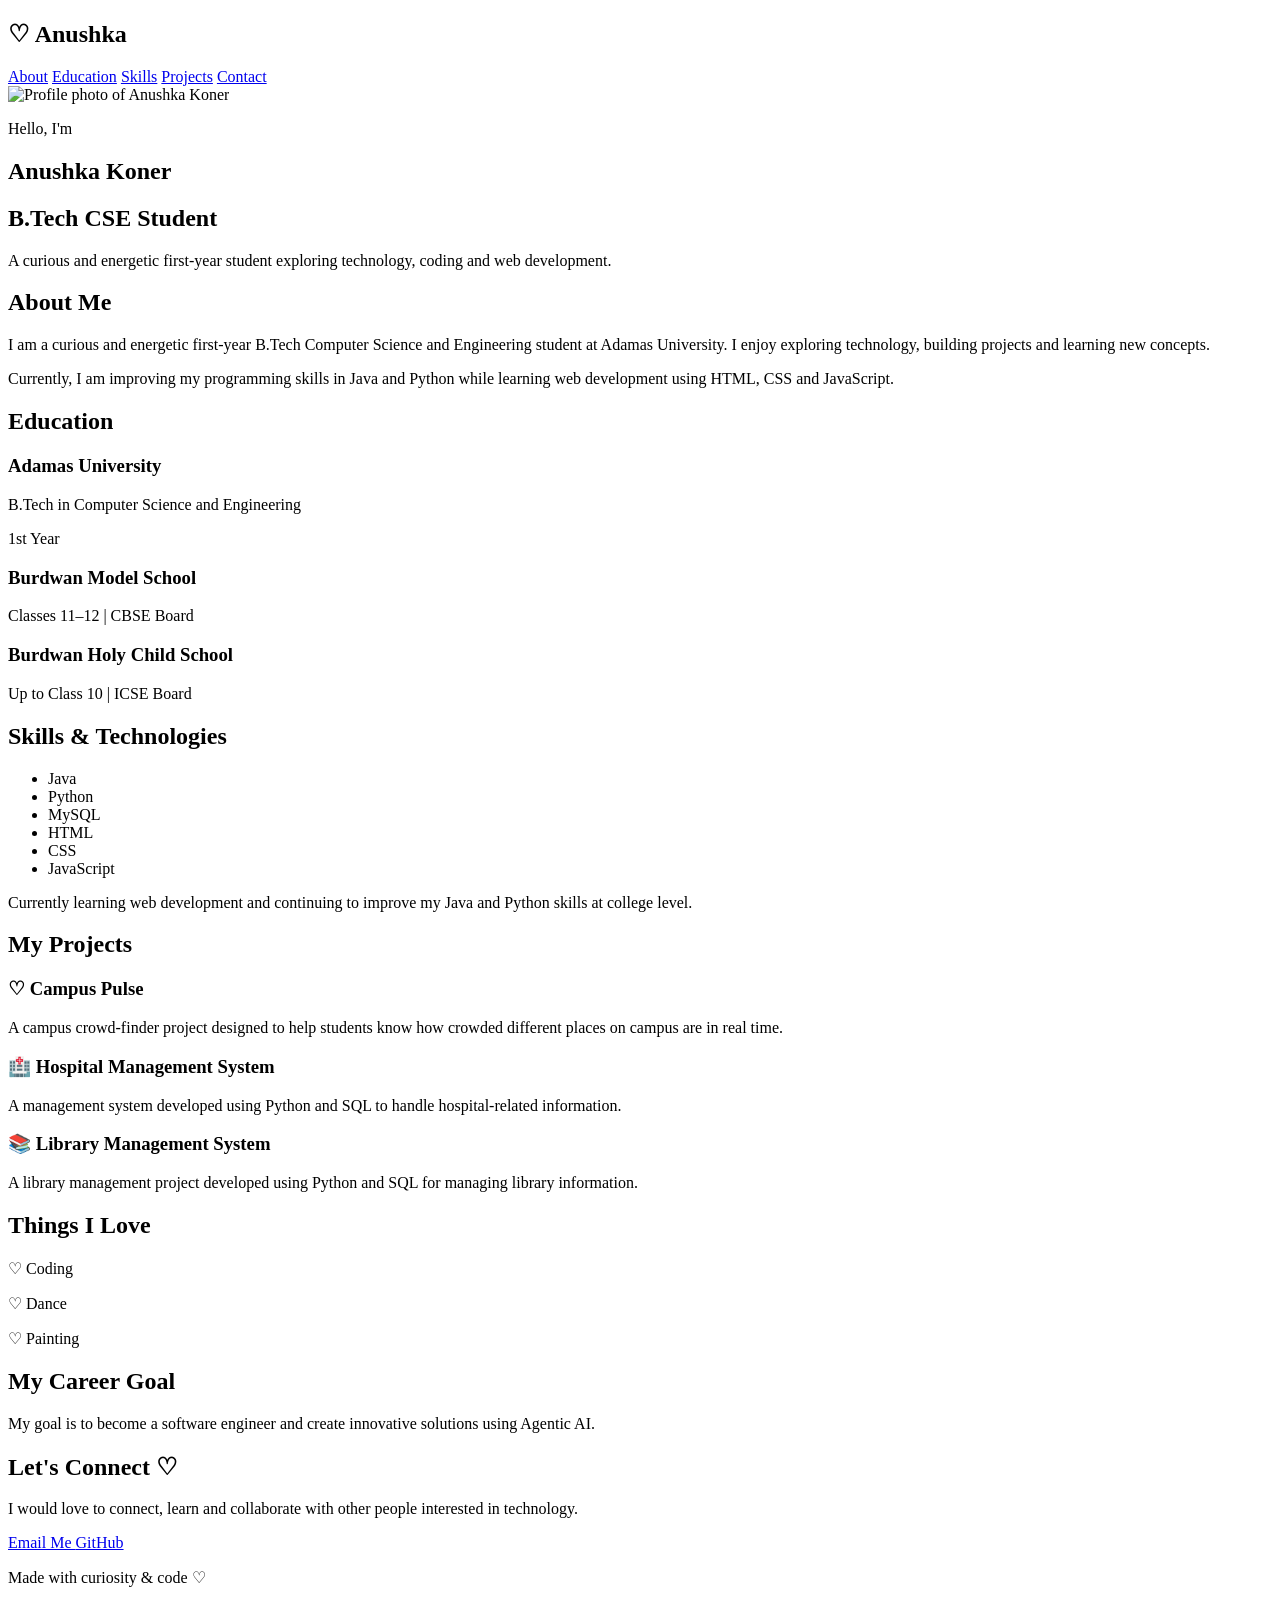
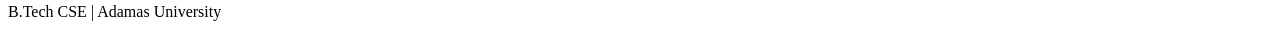
==== Assignment_1_Profile/index.html @ 457f4e1c "Create index.html" ====
<!DOCTYPE html>
<html lang="en">

<head>
    <meta charset="UTF-8">
    <meta name="viewport" content="width=device-width, initial-scale=1.0">

    <title>Anushka Koner | CSE Student</title>

    <link rel="stylesheet" href="style.css">
</head>

<body>

    <!-- Header -->
    <header>

        <h2>♡ Anushka</h2>

        <nav>
            <a href="#about">About</a>
            <a href="#education">Education</a>
            <a href="#skills">Skills</a>
            <a href="#projects">Projects</a>
            <a href="#contact">Contact</a>
        </nav>

    </header>


    <!-- Main Content -->
    <main>

        <!-- Hero Section -->
        <section class="hero">

            <img src="images/pic.jpg" alt="Profile photo of Anushka Koner">

            <div>
                <p>Hello, I'm</p>

                <h1>Anushka Koner</h1>

                <h2>B.Tech CSE Student</h2>

                <p>
                    A curious and energetic first-year student
                    exploring technology, coding and web development.
                </p>
            </div>

        </section>


        <!-- About Section -->
        <section id="about">

            <h2>About Me</h2>

            <p>
                I am a curious and energetic first-year B.Tech Computer
                Science and Engineering student at Adamas University.
                I enjoy exploring technology, building projects and
                learning new concepts.
            </p>

            <p>
                Currently, I am improving my programming skills in
                Java and Python while learning web development using
                HTML, CSS and JavaScript.
            </p>

        </section>


        <!-- Education Section -->
        <section id="education">

            <h2>Education</h2>

            <div class="education-card">

                <h3>Adamas University</h3>

                <p>
                    B.Tech in Computer Science and Engineering
                </p>

                <p>
                    1st Year
                </p>

            </div>


            <div class="education-card">

                <h3>Burdwan Model School</h3>

                <p>
                    Classes 11–12 | CBSE Board
                </p>

            </div>


            <div class="education-card">

                <h3>Burdwan Holy Child School</h3>

                <p>
                    Up to Class 10 | ICSE Board
                </p>

            </div>

        </section>


        <!-- Skills Section -->
        <section id="skills">

            <h2>Skills & Technologies</h2>

            <ul>

                <li>Java</li>
                <li>Python</li>
                <li>MySQL</li>
                <li>HTML</li>
                <li>CSS</li>
                <li>JavaScript</li>

            </ul>

            <p>
                Currently learning web development and continuing
                to improve my Java and Python skills at college level.
            </p>

        </section>


        <!-- Projects Section -->
        <section id="projects">

            <h2>My Projects</h2>


            <div class="project-card">

                <h3>♡ Campus Pulse</h3>

                <p>
                    A campus crowd-finder project designed to help
                    students know how crowded different places on
                    campus are in real time.
                </p>

            </div>


            <div class="project-card">

                <h3>🏥 Hospital Management System</h3>

                <p>
                    A management system developed using Python
                    and SQL to handle hospital-related information.
                </p>

            </div>


            <div class="project-card">

                <h3>📚 Library Management System</h3>

                <p>
                    A library management project developed using
                    Python and SQL for managing library information.
                </p>

            </div>

        </section>


        <!-- Hobbies Section -->
        <section id="hobbies">

            <h2>Things I Love</h2>

            <p>♡ Coding</p>
            <p>♡ Dance</p>
            <p>♡ Painting</p>

        </section>


        <!-- Career Goal -->
        <section id="goal">

            <h2>My Career Goal</h2>

            <p>
                My goal is to become a software engineer and create
                innovative solutions using Agentic AI.
            </p>

        </section>


        <!-- Contact Section -->
        <section id="contact">

            <h2>Let's Connect ♡</h2>

            <p>
                I would love to connect, learn and collaborate
                with other people interested in technology.
            </p>

            <a href="mailto:YOUR_EMAIL@gmail.com">
                Email Me
            </a>
            <a href="https://github.com/Anushka-K-del" target="_blank">
    GitHub
</a>

        </section>

    </main>


    <!-- Footer -->
    <footer>

        <p>Made with curiosity & code ♡</p>

        <p>B.Tech CSE | Adamas University</p>

    </footer>

</body>

</html>
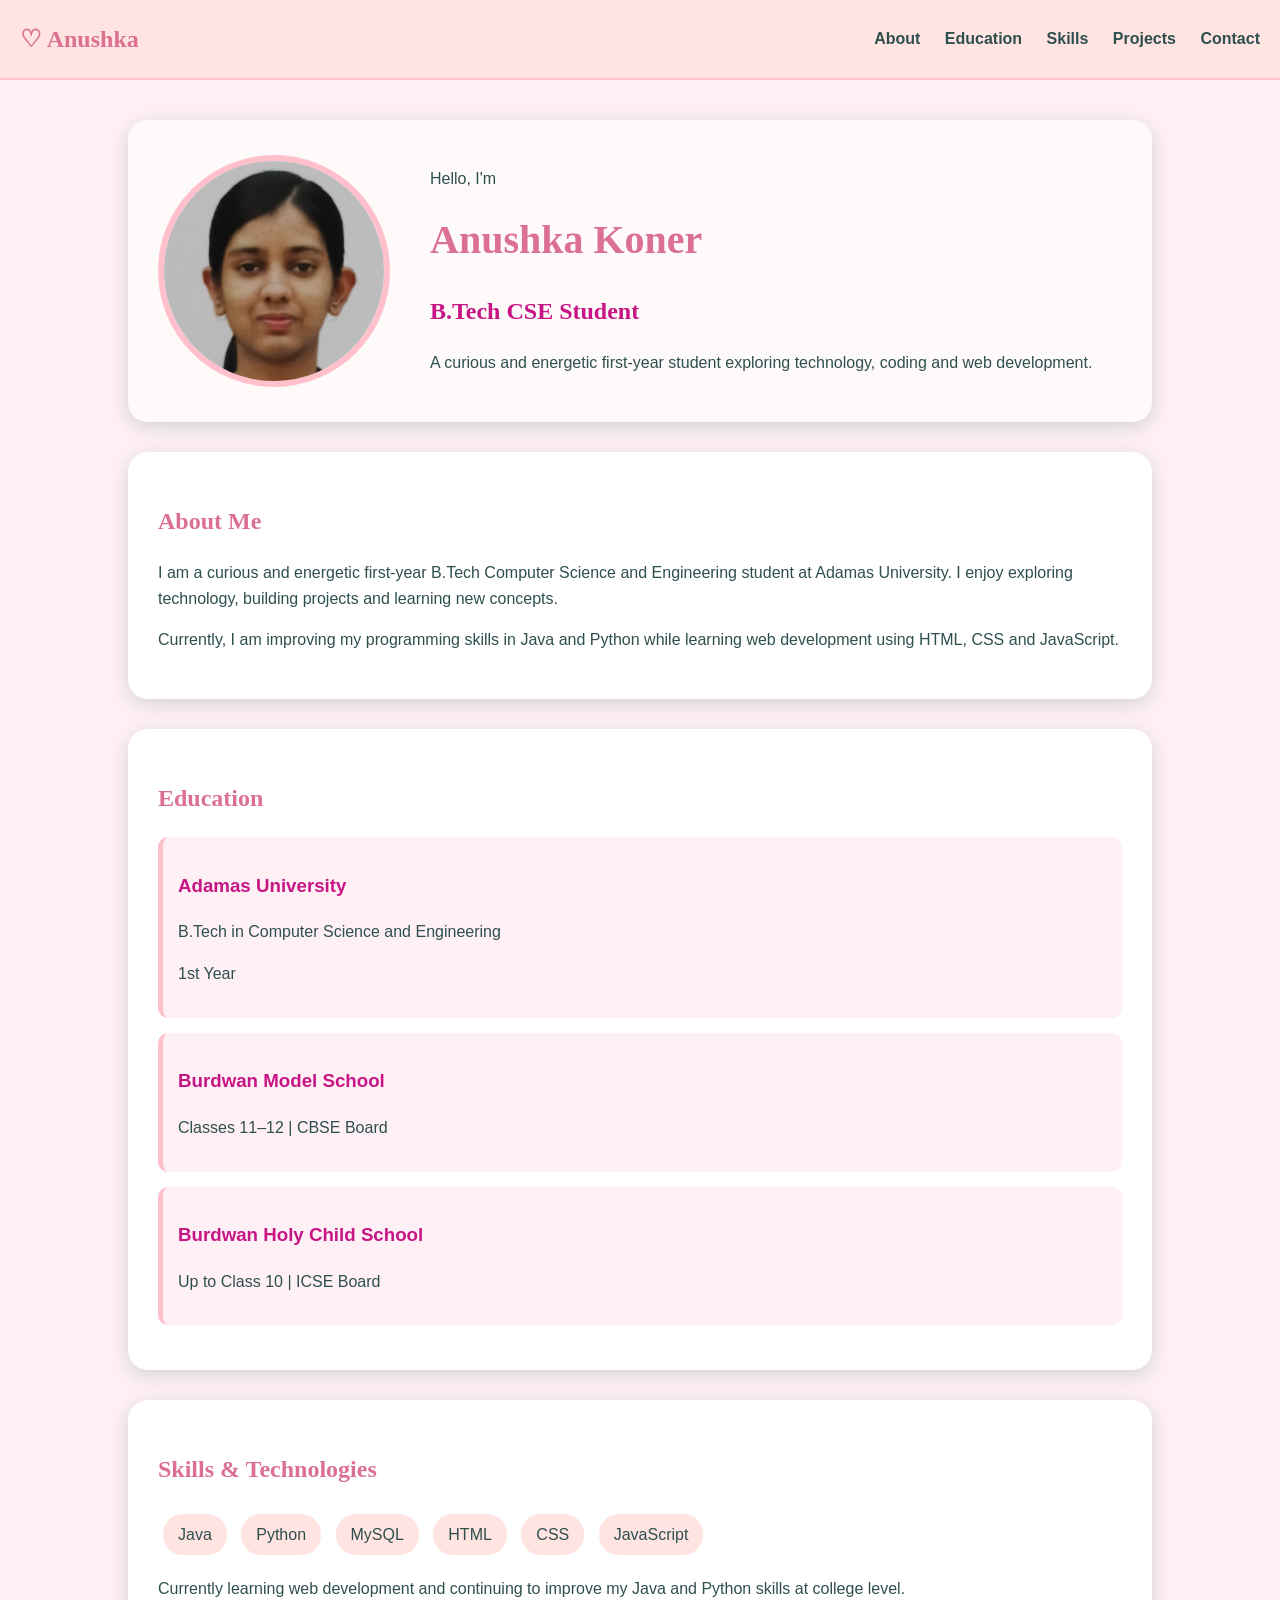
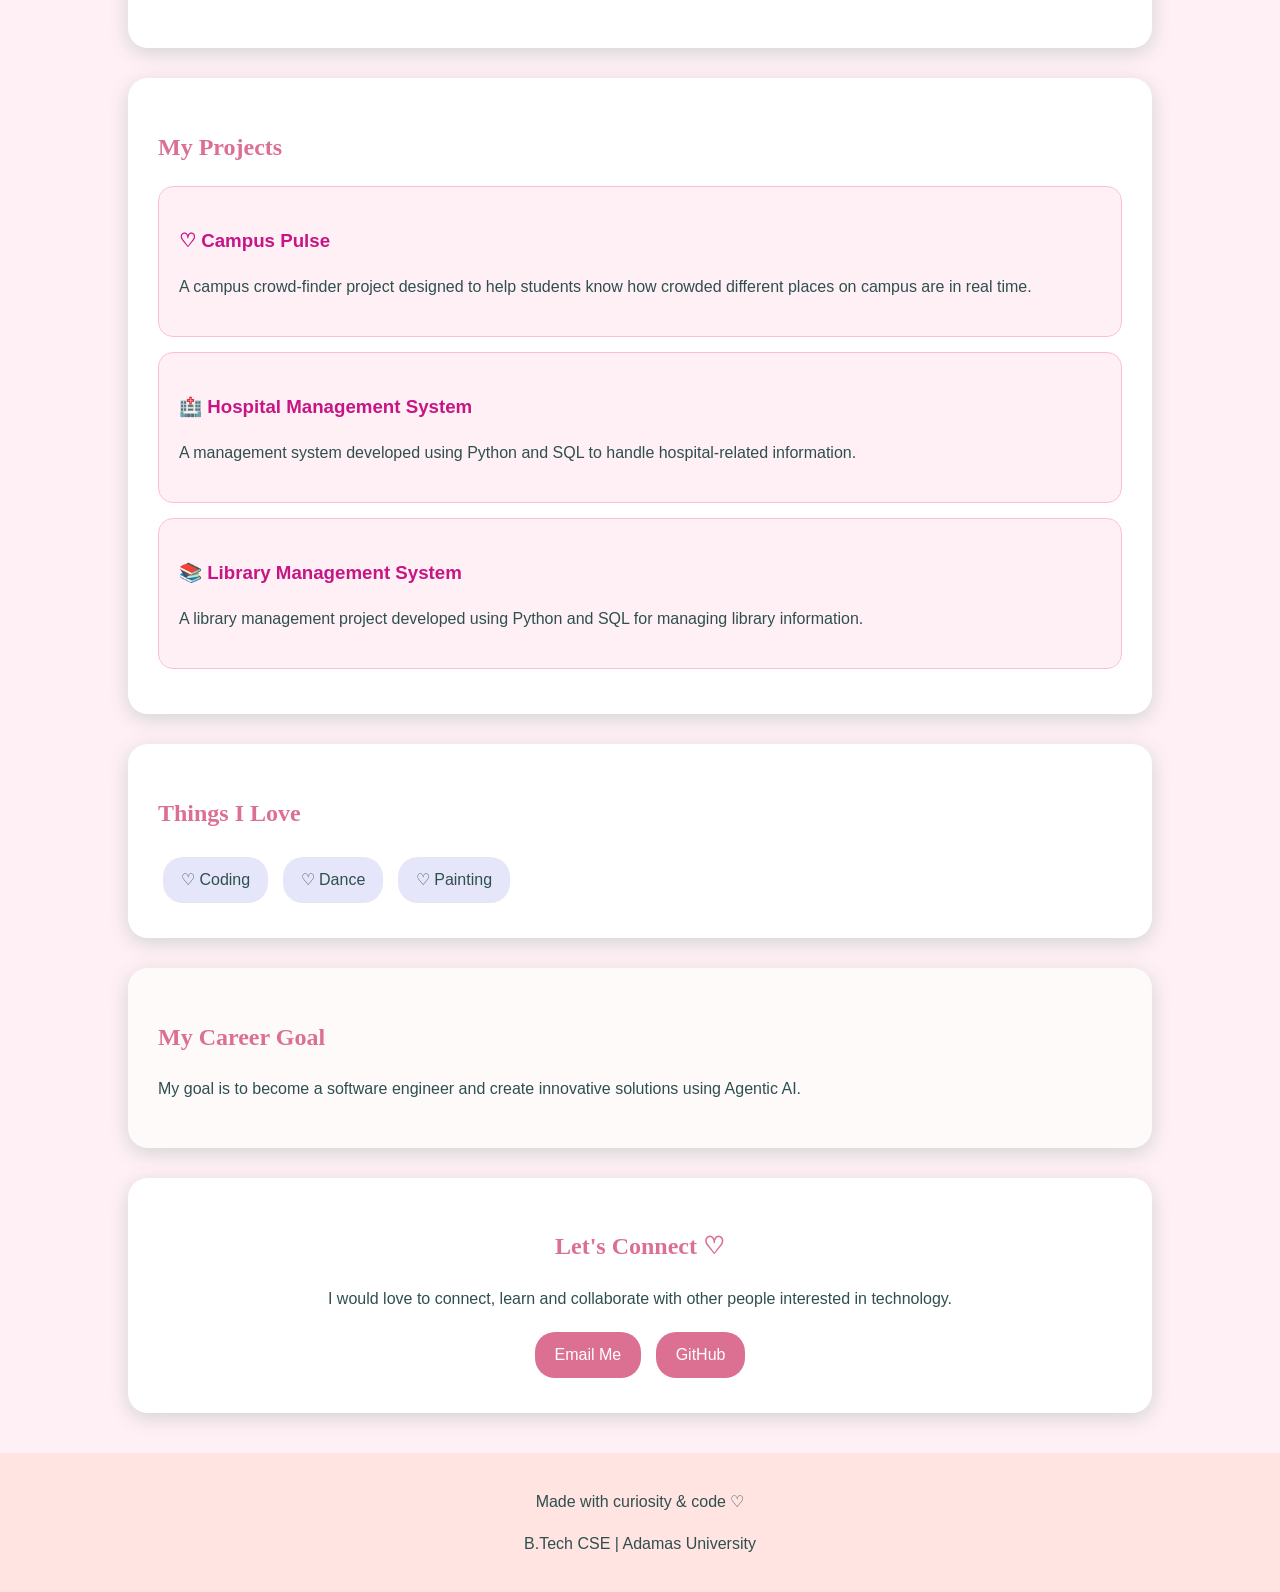
==== commit b102df99: "Update profile photo source in index.html" ====
--- a/Assignment_1_Profile/index.html
+++ b/Assignment_1_Profile/index.html
@@ -34,7 +34,7 @@
         <!-- Hero Section -->
         <section class="hero">
 
-            <img src="images/pic.jpg" alt="Profile photo of Anushka Koner">
+            <img src="pic.jpg" alt="Profile Photo">
 
             <div>
                 <p>Hello, I'm</p>
--- a/Assignment_1_Profile/style.css
+++ b/Assignment_1_Profile/style.css
@@ -0,0 +1,187 @@
+body {
+    margin: 0;
+    padding: 0;
+    font-family: "Trebuchet MS", sans-serif;
+    background-color: lavenderblush;
+    color: darkslategray;
+    line-height: 1.6;
+}
+
+header {
+    background-color: mistyrose;
+    padding: 20px;
+    display: flex;
+    justify-content: space-between;
+    align-items: center;
+    border-bottom: 2px solid pink;
+}
+
+header h2 {
+    margin: 0;
+    color: palevioletred;
+    font-family: Georgia, serif;
+}
+
+nav a {
+    color: darkslategray;
+    text-decoration: none;
+    margin-left: 20px;
+    font-weight: bold;
+}
+
+nav a:hover {
+    color: deeppink;
+}
+
+main {
+    width: 80%;
+    margin: 40px auto;
+}
+
+section {
+    background-color: white;
+    padding: 30px;
+    margin-bottom: 30px;
+    border-radius: 20px;
+    box-shadow: 0 5px 20px lightgray;
+}
+
+.hero {
+    display: flex;
+    align-items: center;
+    gap: 40px;
+    background-color: snow;
+}
+
+.hero img {
+    width: 220px;
+    height: 220px;
+    object-fit: cover;
+    object-position: center top;
+    border-radius: 50%;
+    border: 6px solid pink;
+}
+
+.hero h1 {
+    font-size: 40px;
+    color: palevioletred;
+    margin: 5px 0;
+    font-family: Georgia, serif;
+}
+
+.hero h2 {
+    color: mediumvioletred;
+}
+
+section h2 {
+    color: palevioletred;
+    font-family: Georgia, serif;
+}
+
+h3 {
+    color: mediumvioletred;
+}
+
+.education-card {
+    background-color: lavenderblush;
+    padding: 15px;
+    margin: 15px 0;
+    border-left: 5px solid pink;
+    border-radius: 10px;
+}
+
+#skills ul {
+    padding: 0;
+    list-style: none;
+}
+
+#skills li {
+    display: inline-block;
+    background-color: mistyrose;
+    color: darkslategray;
+    padding: 8px 15px;
+    margin: 5px;
+    border-radius: 20px;
+}
+
+.project-card {
+    background-color: lavenderblush;
+    padding: 20px;
+    margin: 15px 0;
+    border-radius: 15px;
+    border: 1px solid pink;
+}
+
+.project-card:hover {
+    background-color: mistyrose;
+}
+
+#hobbies p {
+    display: inline-block;
+    background-color: lavender;
+    padding: 10px 18px;
+    margin: 5px;
+    border-radius: 20px;
+}
+
+#goal {
+    background-color: snow;
+}
+
+#contact {
+    text-align: center;
+}
+
+#contact a {
+    display: inline-block;
+    background-color: palevioletred;
+    color: white;
+    padding: 10px 20px;
+    margin: 5px;
+    border-radius: 20px;
+    text-decoration: none;
+}
+
+#contact a:hover {
+    background-color: deeppink;
+}
+
+footer {
+    background-color: mistyrose;
+    text-align: center;
+    padding: 20px;
+    color: darkslategray;
+}
+
+@media (max-width: 700px) {
+    header {
+        display: block;
+        text-align: center;
+    }
+
+    nav {
+        margin-top: 15px;
+    }
+
+    nav a {
+        margin: 5px;
+    }
+
+    main {
+        width: 90%;
+    }
+
+    .hero {
+        display: block;
+        text-align: center;
+    }
+
+    .hero img {
+        width: 180px;
+        height: 180px;
+    }
+
+    .hero h1 {
+        font-size: 32px;
+    }
+}
